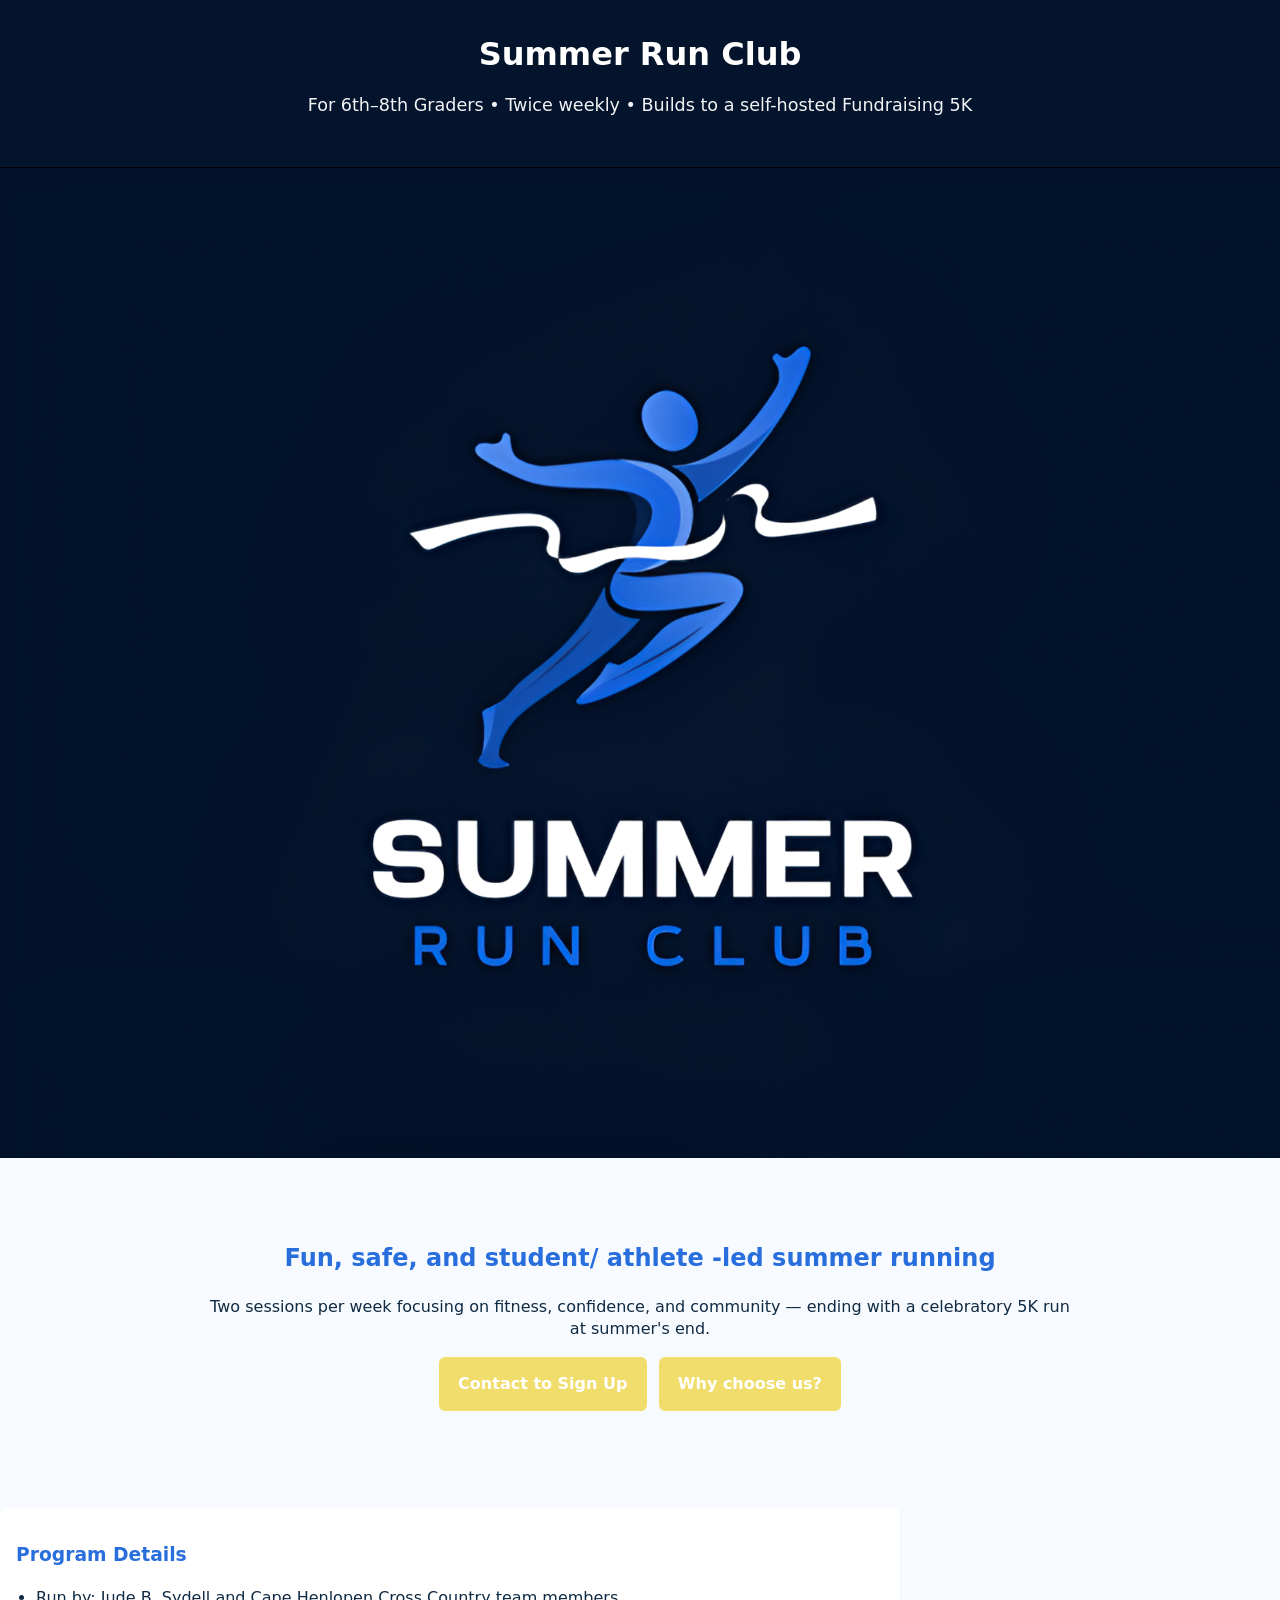
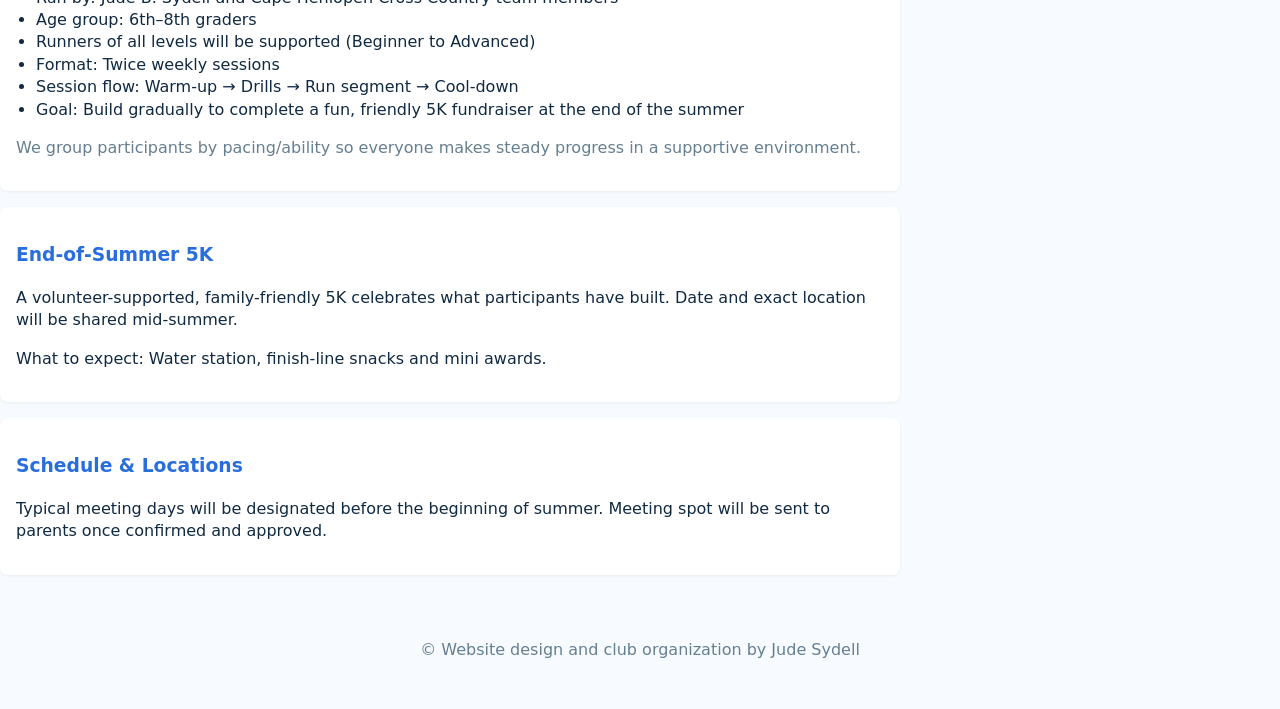
==== index.html @ 72850426 "Add files via upload" ====
<!doctype html>
<html lang="en">
<head>
  <meta charset="utf-8">
  <meta name="viewport" content="width=device-width,initial-scale=1">
  <title>Summer Run Club — 6th–8th Graders</title>
  <meta name="description" content="Summer Run Club for 6th–8th graders — two weekly sessions building to a fun, self-hosted 5K.">
  <link rel="stylesheet" href="styles.css">
</head>
<body>
  <header class="site-header">
    <div class="container">
      <h1>Summer Run Club</h1>
      <p class="tag">For 6th–8th Graders • Twice weekly • Builds to a self-hosted Fundraising 5K</p>
      <!-- Top navigation removed as requested -->
    </div>
  </header>
  <img src="logo.png" alt="logo">
  <main>
    <section class="hero">
      <div class="container">
        <h2>Fun, safe, and student/ athlete -led summer running</h2>
        <p>Two sessions per week focusing on fitness, confidence, and community — ending with a celebratory 5K run at summer's end.</p>
        <p class="cta-row">
          <a class="btn large" href="contact.html">Contact to Sign Up</a>
          <a class="btn large" href="why-choose-us.html">Why choose us?</a>
        </p>
      </div>
    </section>
    <section id="program" class="container card">
      <h3>Program Details</h3>
      <ul>
        <li>Run by: Jude B. Sydell and Cape Henlopen Cross Country team members</li>
        <li>Age group: 6th–8th graders</li>
        <li>Runners of all levels will be supported (Beginner to Advanced)</li>
        <li>Format: Twice weekly sessions </li>
        <li>Session flow: Warm-up → Drills → Run segment → Cool-down</li>
        <li>Goal: Build gradually to complete a fun, friendly 5K fundraiser at the end of the summer</li>
      </ul>
      <p class="muted">We group participants by pacing/ability so everyone makes steady progress in a supportive environment.</p>
    </section>

    <section id="race" class="container card">
      <h3>End-of-Summer 5K</h3>
      <p>A volunteer-supported, family-friendly 5K celebrates what participants have built. Date and exact location will be shared mid-summer.</p>
      <p>What to expect: Water station, finish-line snacks and mini awards.</p>
    </section>

    <section id="schedule" class="container card">
      <h3>Schedule & Locations</h3>
      <p>Typical meeting days will be designated before the beginning of summer. Meeting spot will be sent to parents once confirmed and approved.</p>
    </section>

    

    <!-- Contact moved to separate contact.html page. Use the top Contact button. -->

    <!-- Registration is contact-only; use the Contact button above. -->
  </main>

  <footer class="site-footer">
    <div class="container">
      <p>&copy; Website design and club organization by Jude Sydell</p>
    </div>
  </footer>

</body>
</html>
</body>
</html>
---- styles.css ----
:root{
  --bg:#f7fbff;--card:#ffffff;--accent:#f1dd6c;--accent-2:#04142C;--text:#102a43;--muted:#657f91;
}
*{box-sizing:border-box}
body{font-family:system-ui,-apple-system,Segoe UI,Roboto,"Helvetica Neue",Arial;margin:0;color:var(--text);background:var(--bg);line-height:1.4}
.container{max-width:900px;margin:0 auto;padding:1rem}
.site-header{background:var(--accent-2);color:white;padding:1rem 0;text-align:center}
.site-header h1{margin:0;font-size:2rem}
.site-header .tag{opacity:.95;font-size:1.1rem;margin-top:1rem}
.site-header nav{margin-top:.5rem}
.site-header nav a{display:inline-block;border:2px solid white;color:white;padding:0.5rem 1rem;border-radius:6px;text-decoration:none;margin:0.5rem auto}
.hero{padding:2rem 0;text-align:center}
.btn{display:inline-block;background:var(--accent);color:white;padding:.6rem 1rem;border-radius:6px;text-decoration:none}
.btn.large{padding:1rem 1.2rem;font-weight:600}
.cta-row{display:flex;justify-content:center;align-items:center;gap:.75rem;flex-wrap:wrap;margin:1rem 0}
.card{background:var(--card);padding:1rem;margin:1rem 0;border-radius:8px;box-shadow:0 1px 3px rgba(2,6,23,.06)}
h2,h3{color:#296EDD}
ul{padding-left:1.25rem}
.muted{color:var(--muted)}
form label{display:block;margin:.5rem 0}
input,textarea,select{width:100%;padding:.5rem;border:1px solid #d9e3ea;border-radius:6px}
fieldset{border:none;padding:0;margin:0 0 1rem}
.site-footer{padding:1rem 0;text-align:center;color:var(--muted)}

img{max-width:100%;height:auto;display:block}
.site-header img{max-width:60px;margin:0.1rem 0}
.hero img{
  max-width:100%;
  width:100%;
  max-height:50vh;
  height:auto;
  object-fit:cover;
  margin:1rem 0;
  border-radius:8px;
  box-shadow:0 4px 10px rgba(0,0,0,0.1);
}

@media(min-width:700px){
  .site-header .container{display:block;text-align:center}
  .hero{padding:3rem 0}
}

@media(max-width:699px){
  .hero img{max-height:40vh}
}
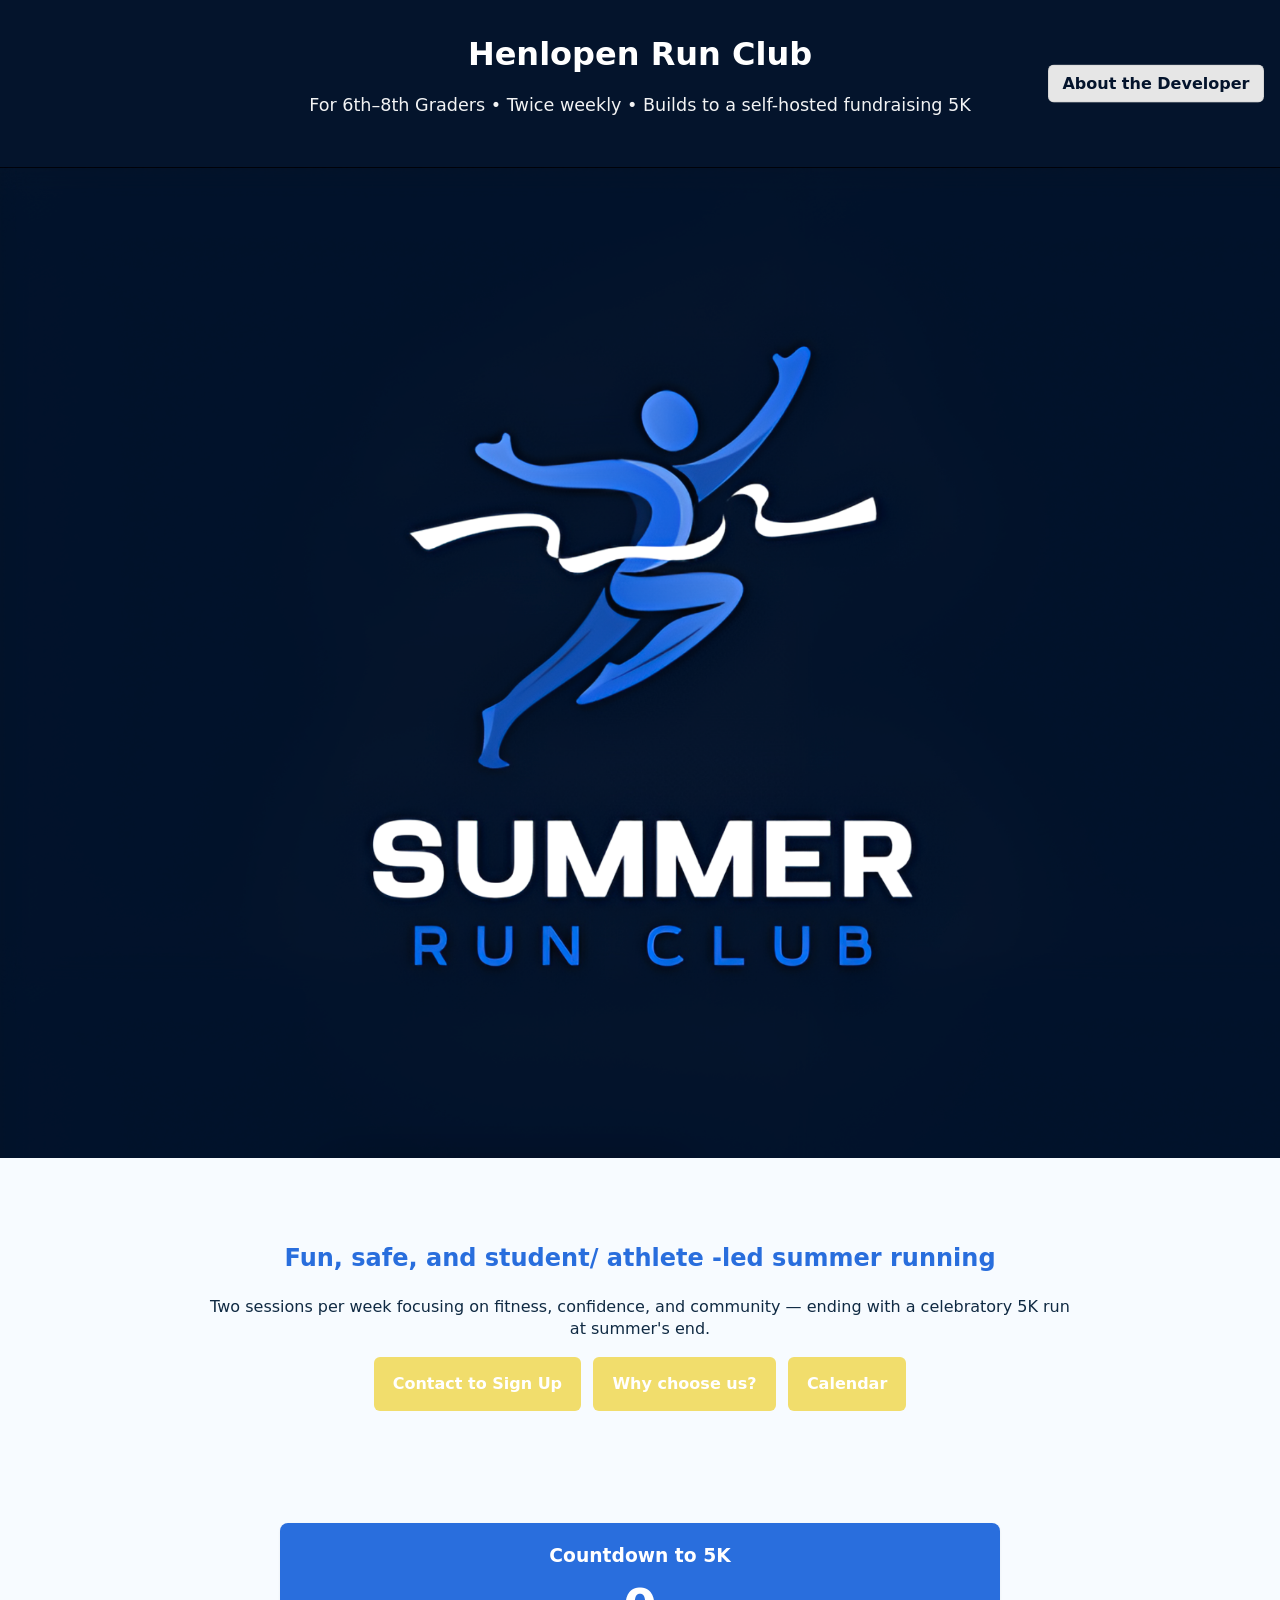
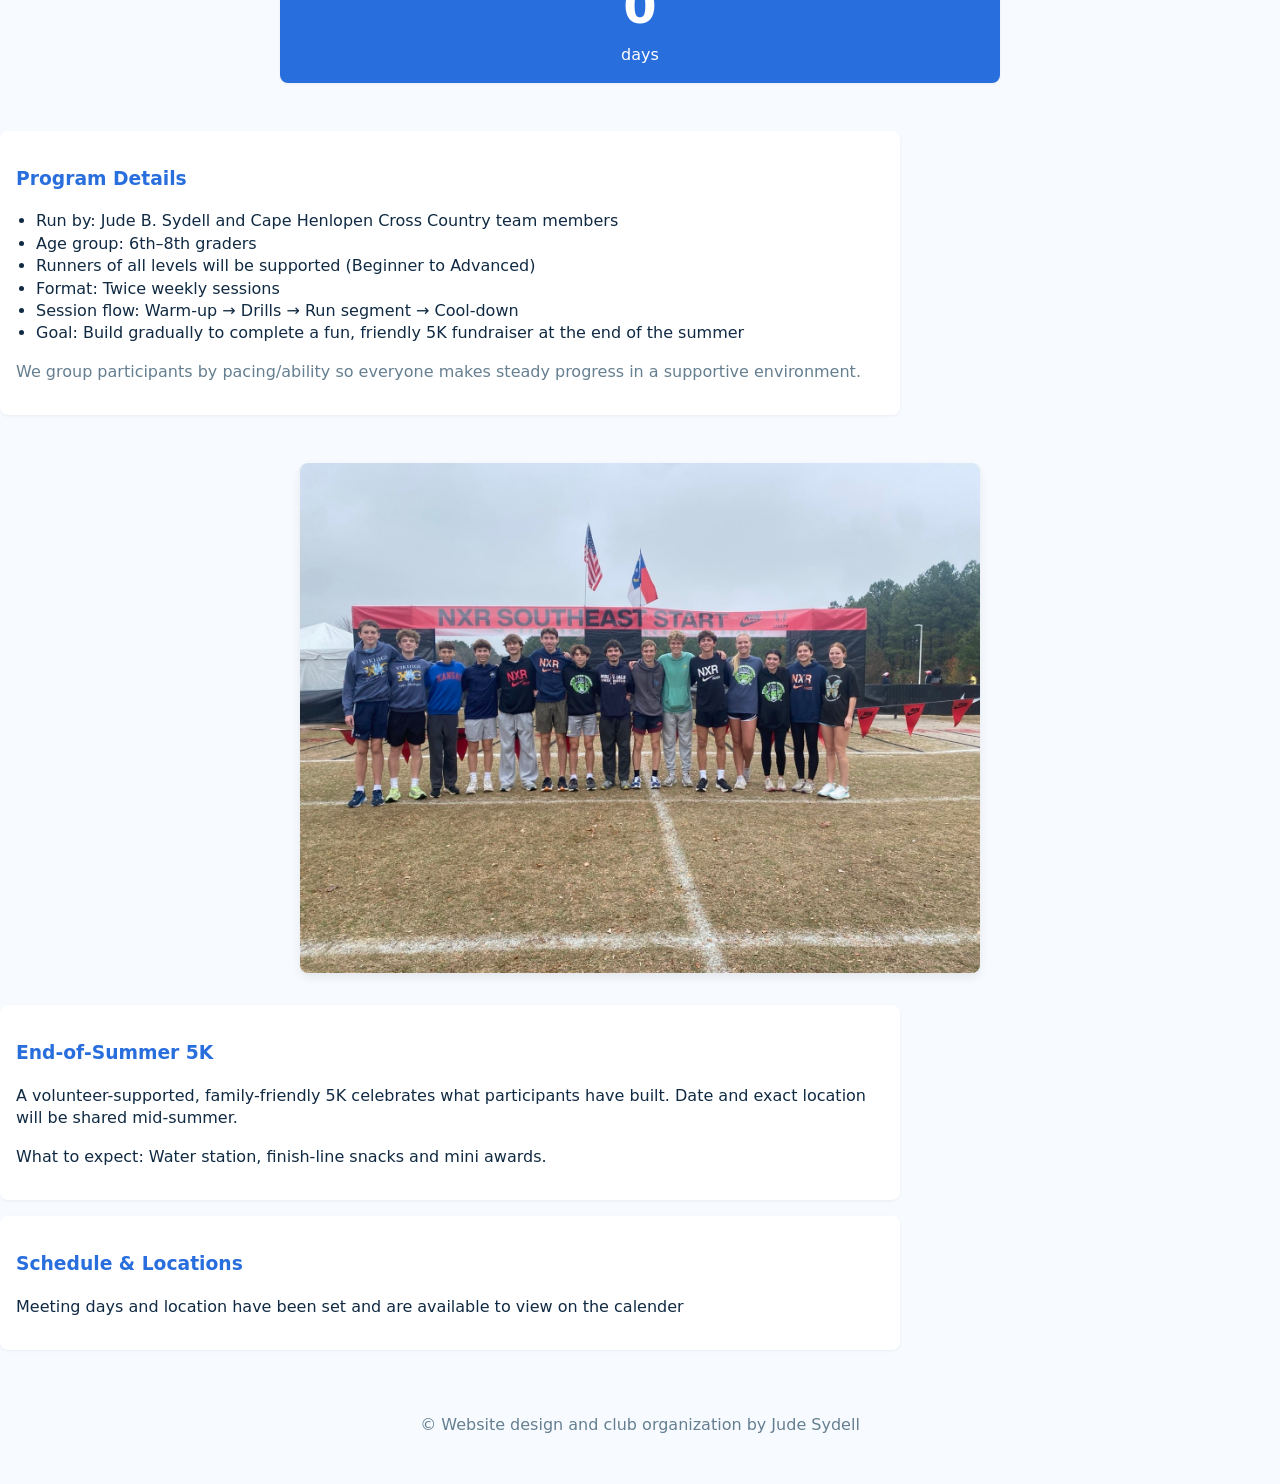
==== commit 3fb0e1c3: "added new pages and more buttons for navigating the site" ====
--- a/index.html
+++ b/index.html
@@ -10,9 +10,11 @@
 <body>
   <header class="site-header">
     <div class="container">
-      <h1>Summer Run Club</h1>
-      <p class="tag">For 6th–8th Graders • Twice weekly • Builds to a self-hosted Fundraising 5K</p>
-      <!-- Top navigation removed as requested -->
+      <h1>Henlopen Run Club</h1>
+      <p class="tag">For 6th–8th Graders • Twice weekly • Builds to a self-hosted fundraising 5K</p>
+      <div class="header-actions">
+        <a class="btn about-btn" href="about.html">About the Developer</a>
+      </div>
     </div>
   </header>
   <img src="logo.png" alt="logo">
@@ -24,10 +26,19 @@
         <p class="cta-row">
           <a class="btn large" href="contact.html">Contact to Sign Up</a>
           <a class="btn large" href="why-choose-us.html">Why choose us?</a>
+          <a class="btn large" href="calendar.html">Calendar</a>
         </p>
       </div>
     </section>
-    <section id="program" class="container card">
+      <div class="container">
+        <div id="countdown" class="countdown card" aria-live="polite">
+          <h3>Countdown to 5K</h3>
+          <div id="daysRemaining" class="countdown-number">—</div>
+          <p class="countdown-unit">days</p>
+        </div>
+      </div>
+    
+      <section id="program" class="container card">
       <h3>Program Details</h3>
       <ul>
         <li>Run by: Jude B. Sydell and Cape Henlopen Cross Country team members</li>
@@ -40,6 +51,12 @@
       <p class="muted">We group participants by pacing/ability so everyone makes steady progress in a supportive environment.</p>
     </section>
 
+    <div class="container">
+      <div class="program-image">
+        <img src="all.JPG" alt="Program session">
+      </div>
+    </div>
+
     <section id="race" class="container card">
       <h3>End-of-Summer 5K</h3>
       <p>A volunteer-supported, family-friendly 5K celebrates what participants have built. Date and exact location will be shared mid-summer.</p>
@@ -48,7 +65,7 @@
 
     <section id="schedule" class="container card">
       <h3>Schedule & Locations</h3>
-      <p>Typical meeting days will be designated before the beginning of summer. Meeting spot will be sent to parents once confirmed and approved.</p>
+      <p>Meeting days and location have been set and are available to view on the calender</p>
     </section>
 
     
@@ -64,6 +81,22 @@
     </div>
   </footer>
 
+  <script>
+    (function(){
+      const target = new Date('2026-09-27');
+      const daysEl = document.getElementById('daysRemaining');
+      function updateDays(){
+        const now = new Date();
+        const utcNow = Date.UTC(now.getFullYear(), now.getMonth(), now.getDate());
+        const utcTarget = Date.UTC(target.getFullYear(), target.getMonth(), target.getDate());
+        let days = Math.max(0, Math.floor((utcTarget - utcNow)/(24*60*60*1000)));
+        daysEl.textContent = days;
+      }
+      updateDays();
+      setInterval(updateDays,60*1000);
+    })();
+  </script>
+
 </body>
 </html>
 </body>
--- a/styles.css
+++ b/styles.css
@@ -5,10 +5,19 @@
 body{font-family:system-ui,-apple-system,Segoe UI,Roboto,"Helvetica Neue",Arial;margin:0;color:var(--text);background:var(--bg);line-height:1.4}
 .container{max-width:900px;margin:0 auto;padding:1rem}
 .site-header{background:var(--accent-2);color:white;padding:1rem 0;text-align:center}
+.site-header{position:relative}
 .site-header h1{margin:0;font-size:2rem}
 .site-header .tag{opacity:.95;font-size:1.1rem;margin-top:1rem}
 .site-header nav{margin-top:.5rem}
 .site-header nav a{display:inline-block;border:2px solid white;color:white;padding:0.5rem 1rem;border-radius:6px;text-decoration:none;margin:0.5rem auto}
+
+/* Top-right header action (About button) */
+.header-actions{position:absolute;right:1rem;top:50%;transform:translateY(-50%)}
+.header-actions .about-btn{background:#e6e6e6;color:var(--accent-2);padding:0.45rem 0.85rem;border-radius:6px;text-decoration:none;border:1px solid rgba(0,0,0,0.08);font-weight:600}
+
+@media(max-width:699px){
+  .header-actions{position:static;text-align:center;margin-top:.5rem}
+}
 .hero{padding:2rem 0;text-align:center}
 .btn{display:inline-block;background:var(--accent);color:white;padding:.6rem 1rem;border-radius:6px;text-decoration:none}
 .btn.large{padding:1rem 1.2rem;font-weight:600}
@@ -35,6 +44,68 @@
   box-shadow:0 4px 10px rgba(0,0,0,0.1);
 }
 
+.calendar-container {
+  display: flex;
+  flex-direction: column;
+  gap: 2rem;
+  margin: 2rem 0;
+}
+
+.calendar-month {
+  background: var(--card);
+  padding: 1.5rem;
+  border-radius: 8px;
+  box-shadow: 0 1px 3px rgba(2,6,23,.06);
+}
+
+.calendar-month h3 {
+  margin-top: 0;
+  text-align: center;
+}
+
+.calendar-table {
+  width: 100%;
+  border-collapse: collapse;
+  text-align: center;
+}
+
+.calendar-table th {
+  background: var(--accent-2);
+  color: white;
+  padding: 0.75rem;
+  font-weight: 600;
+}
+
+.calendar-table td {
+  padding: 0.5rem;
+  border: 1px solid #e0e7f1;
+  min-height: 12rem;
+  vertical-align: top;
+  text-align: left;
+}
+
+.calendar-table td:empty {
+  background: #f7fbff;
+}
+
+/* About page layout */
+.about-layout{
+  display:flex;
+  gap:1.5rem;
+  align-items:flex-start;
+}
+.about-text{flex:1}
+.about-image{flex:0 0 340px;display:flex;align-items:flex-start;justify-content:center}
+.about-image img{max-width:100%;border-radius:8px;box-shadow:0 4px 10px rgba(0,0,0,0.08)}
+.about-running{max-width:900px;margin:1.5rem auto;text-align:center}
+
+@media(max-width:699px){
+  .about-layout{flex-direction:column}
+  .about-image{order:2}
+  .about-text{order:1}
+  .about-image img{width:100%;height:auto}
+}
+
 @media(min-width:700px){
   .site-header .container{display:block;text-align:center}
   .hero{padding:3rem 0}
@@ -43,3 +114,16 @@
 @media(max-width:699px){
   .hero img{max-height:40vh}
 }
+
+/* Program image under Program Details */
+.program-image{margin-top:1rem;text-align:center}
+.program-image img{width:100%;max-width:680px;height:auto;border-radius:8px;box-shadow:0 4px 10px rgba(0,0,0,0.08);display:block;margin:0 auto}
+
+/* Countdown styles */
+.countdown{max-width:720px;margin:1rem auto;padding:1rem;text-align:center;background:#296EDD;color:white;border-radius:8px;box-shadow:0 1px 3px rgba(2,6,23,.06)}
+.countdown h3{margin:.25rem 0;color:white}
+.countdown-number{font-size:3rem;font-weight:700;color:white;margin:0.25rem 0}
+.countdown p{margin:0}
+@media(max-width:699px){.countdown-number{font-size:2.2rem}}
+
+.countdown-unit{color:white;margin-top:0.25rem}
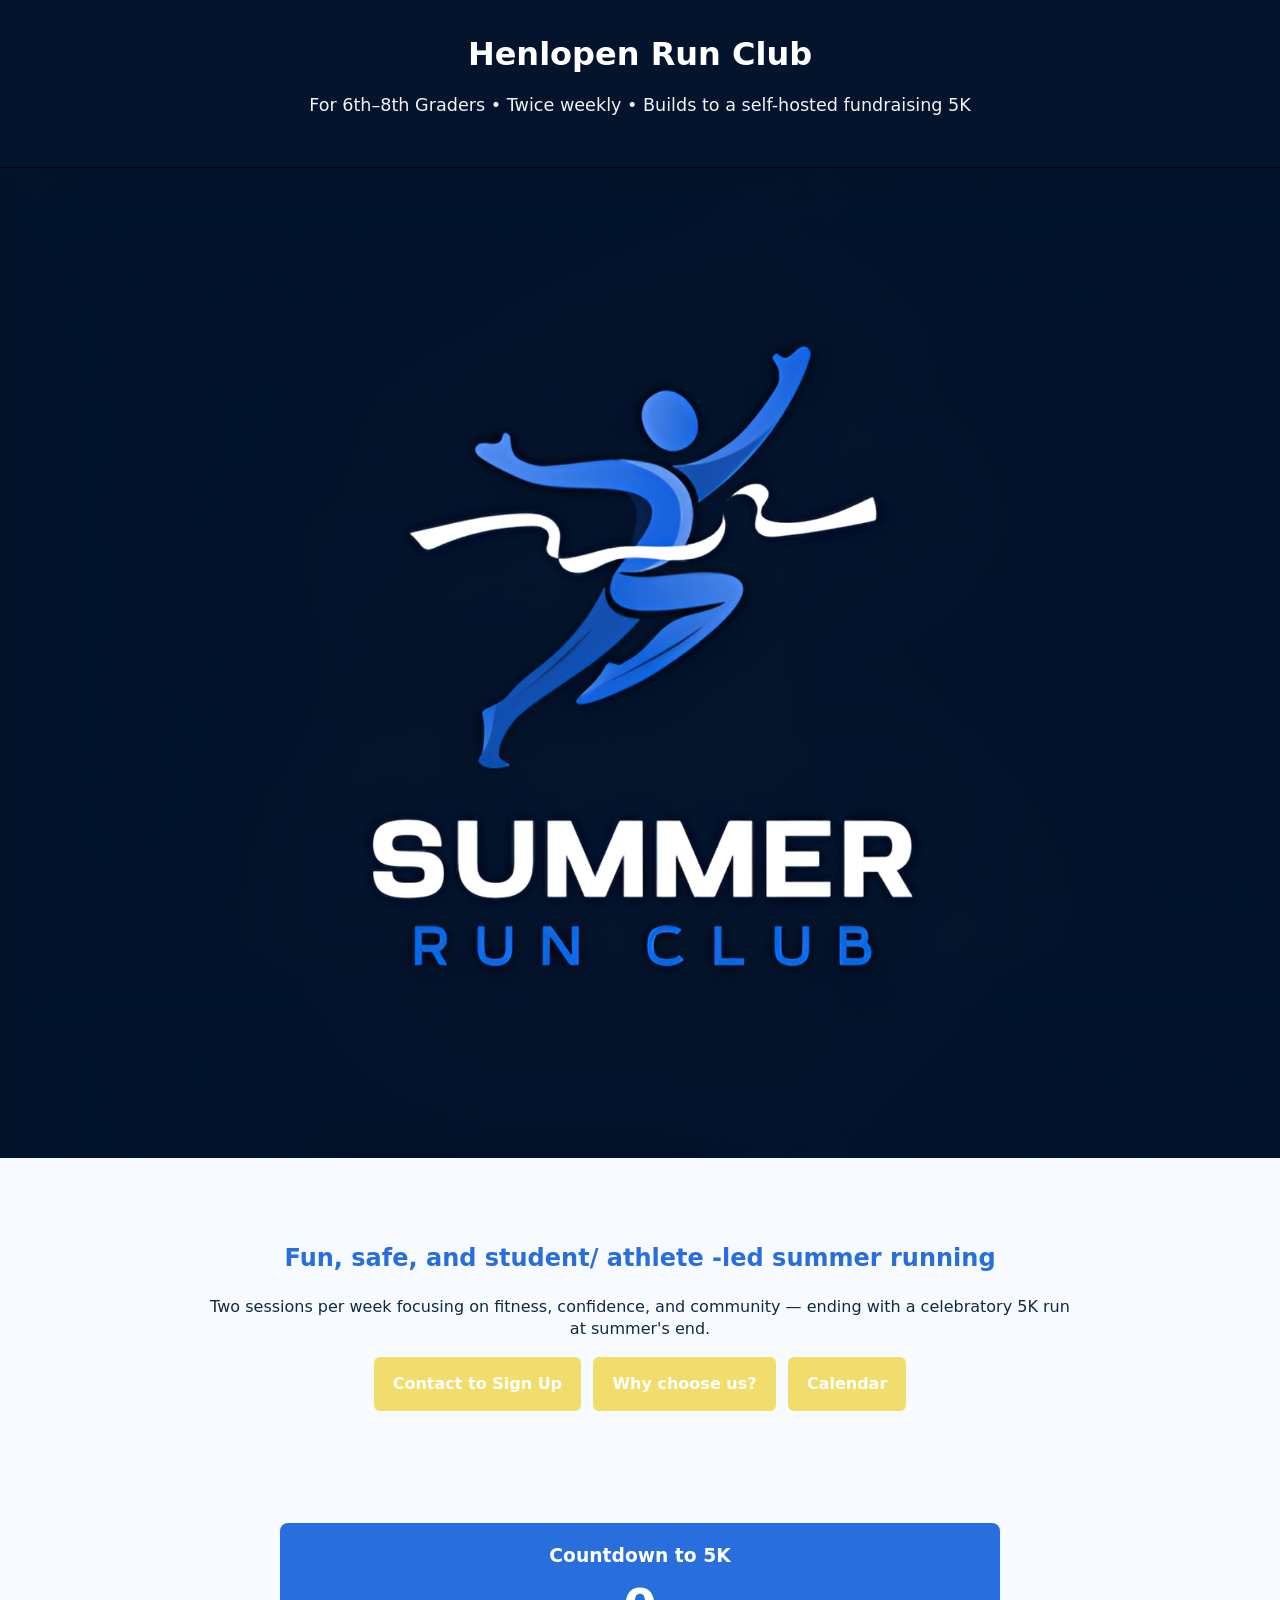
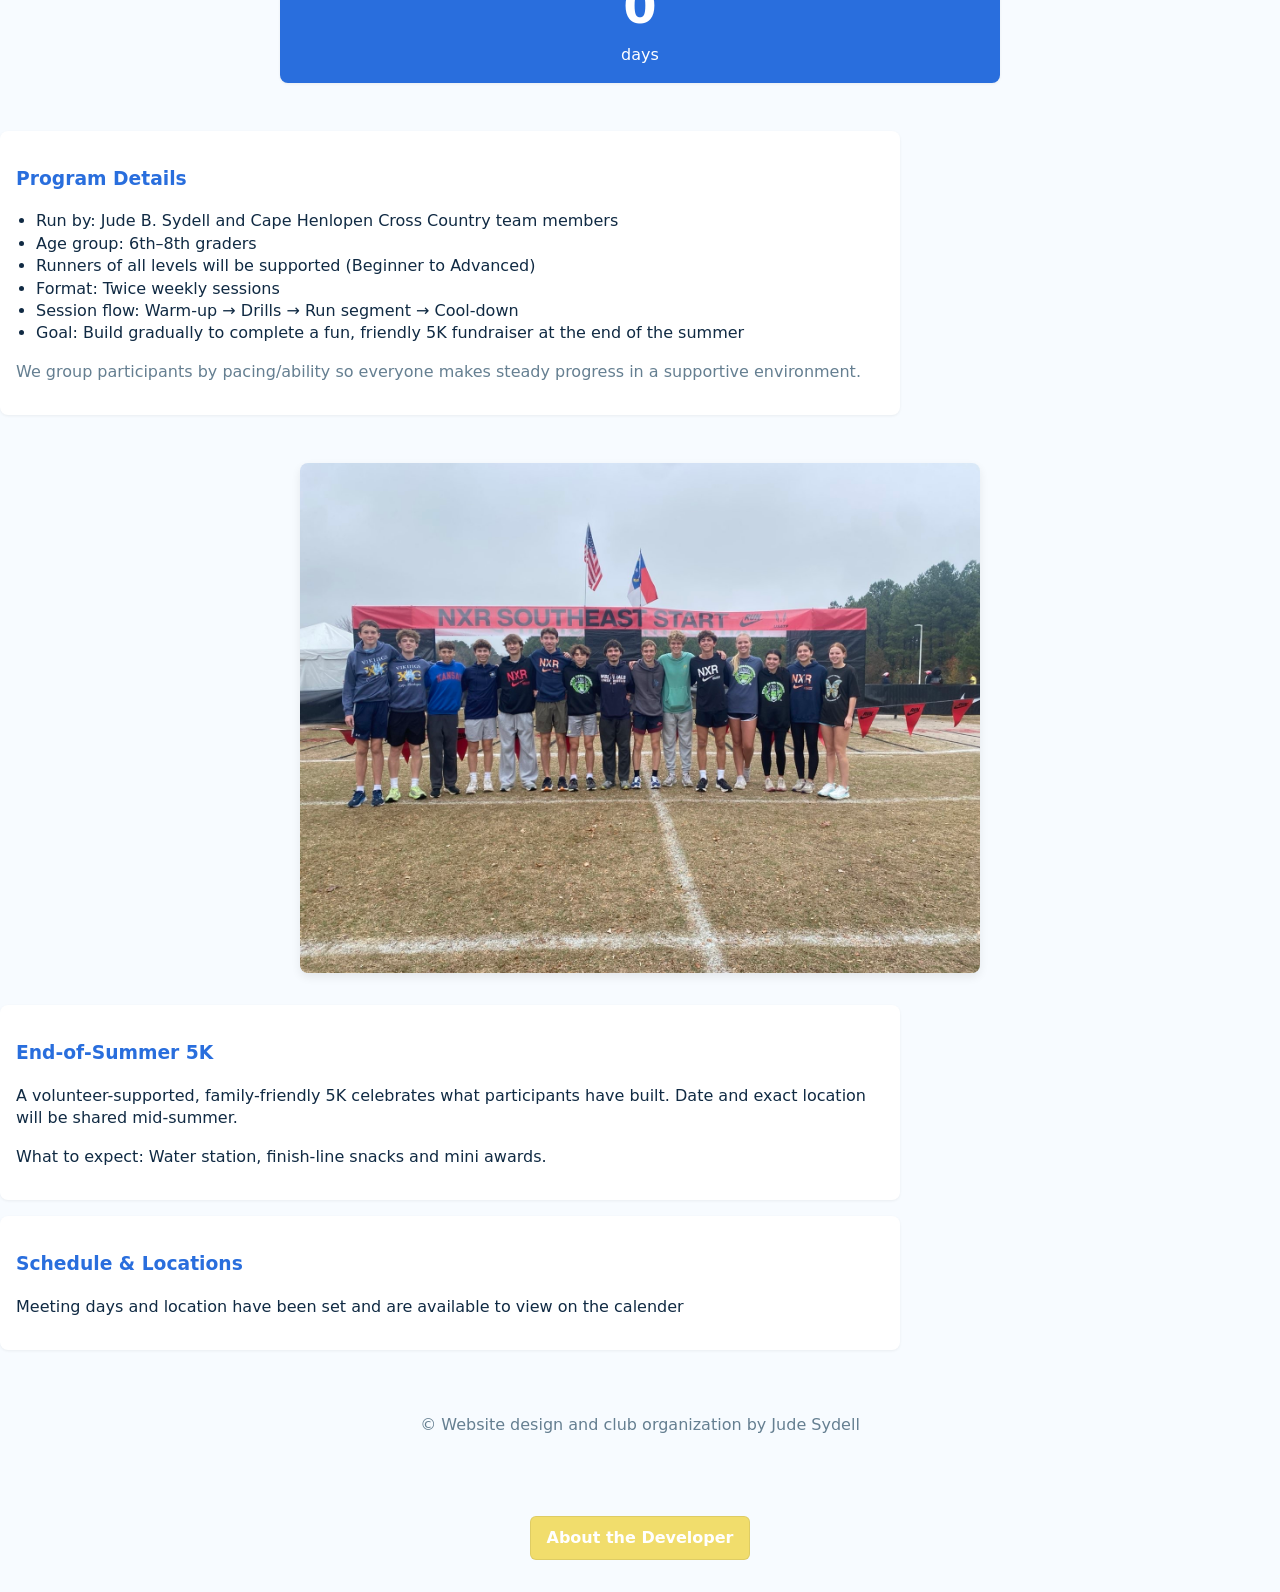
==== commit 2bcf6dd7: "Updated location of the about the developer button" ====
--- a/index.html
+++ b/index.html
@@ -12,9 +12,6 @@
     <div class="container">
       <h1>Henlopen Run Club</h1>
       <p class="tag">For 6th–8th Graders • Twice weekly • Builds to a self-hosted fundraising 5K</p>
-      <div class="header-actions">
-        <a class="btn about-btn" href="about.html">About the Developer</a>
-      </div>
     </div>
   </header>
   <img src="logo.png" alt="logo">
@@ -81,6 +78,10 @@
     </div>
   </footer>
 
+  <div style="text-align: center; padding: 2rem 1rem;">
+    <a class="btn about-btn" href="about.html">About the Developer</a>
+  </div>
+
   <script>
     (function(){
       const target = new Date('2026-09-27');
--- a/styles.css
+++ b/styles.css
@@ -13,7 +13,7 @@
 
 /* Top-right header action (About button) */
 .header-actions{position:absolute;right:1rem;top:50%;transform:translateY(-50%)}
-.header-actions .about-btn{background:#e6e6e6;color:var(--accent-2);padding:0.45rem 0.85rem;border-radius:6px;text-decoration:none;border:1px solid rgba(0,0,0,0.08);font-weight:600}
+.about-btn{background:#e6e6e6;color:var(--accent-2);padding:0.45rem 0.85rem;border-radius:6px;text-decoration:none;border:1px solid rgba(0,0,0,0.08);font-weight:600}
 
 @media(max-width:699px){
   .header-actions{position:static;text-align:center;margin-top:.5rem}
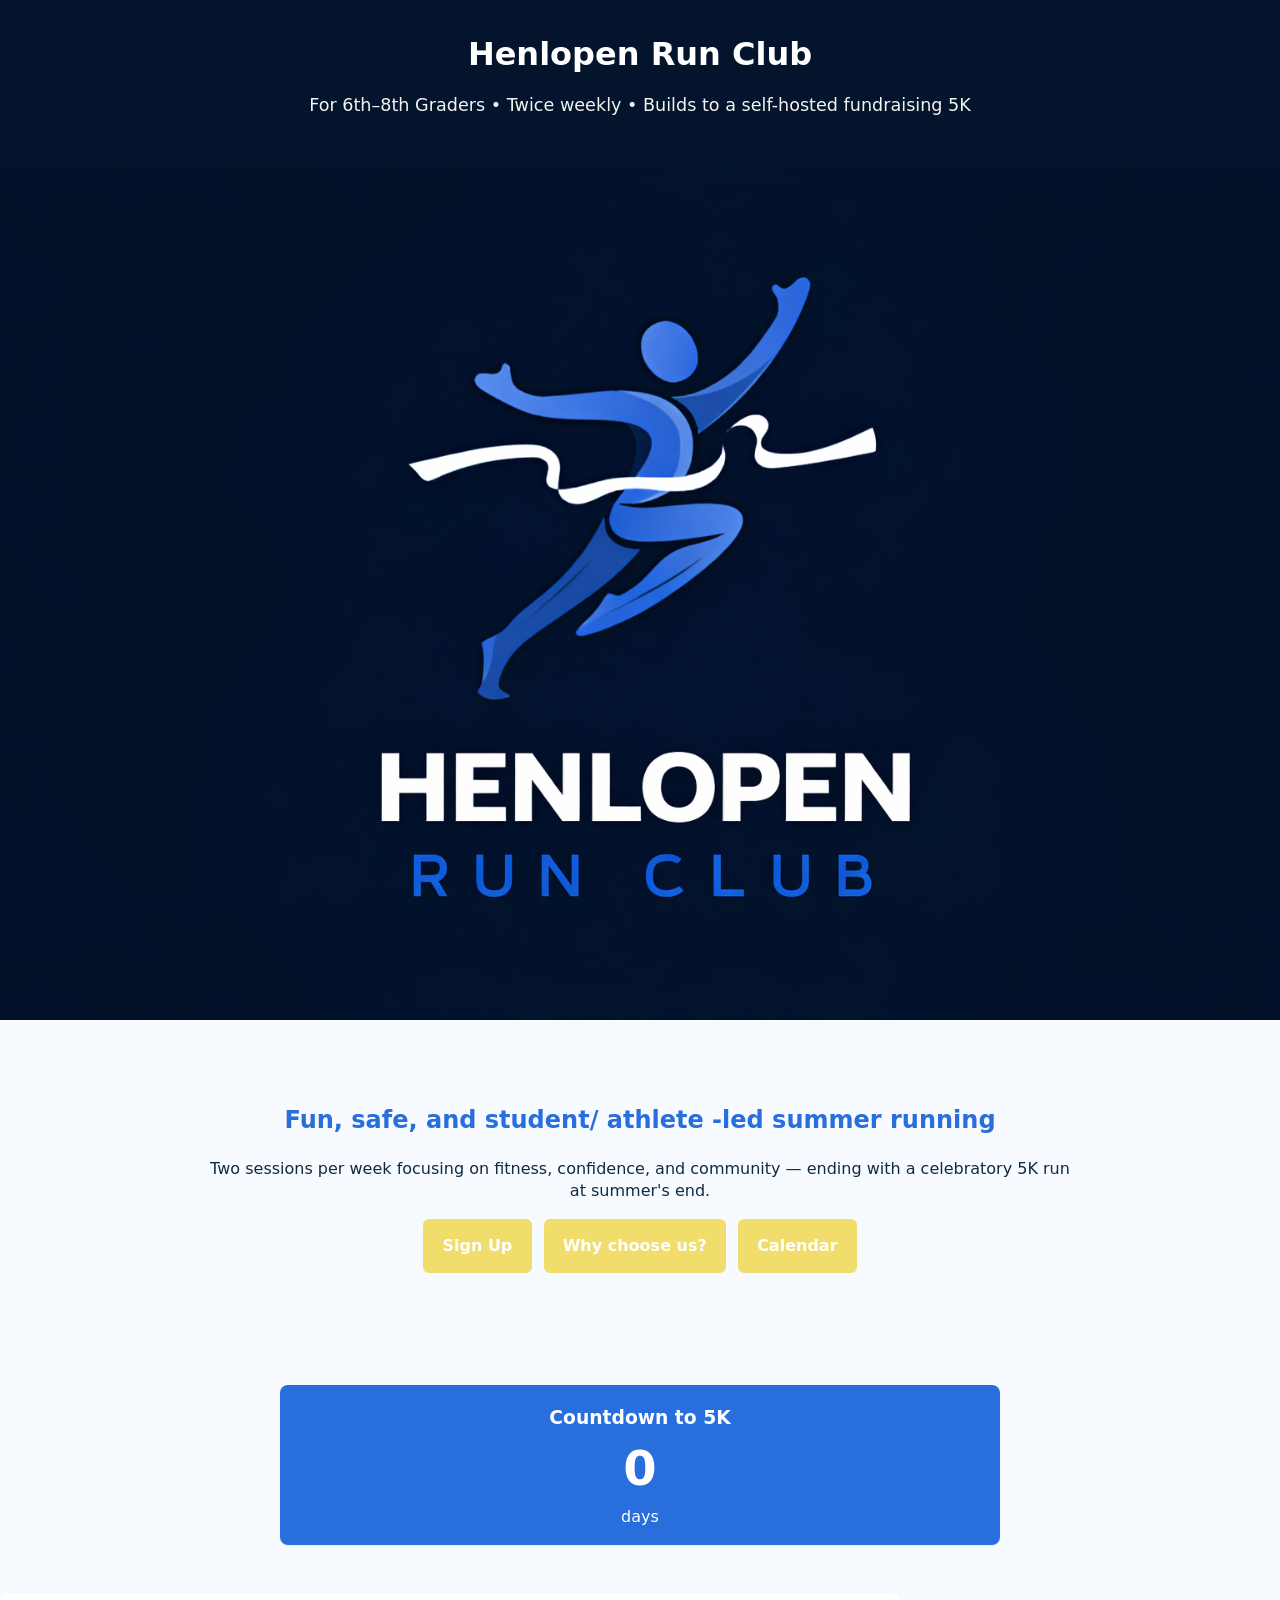
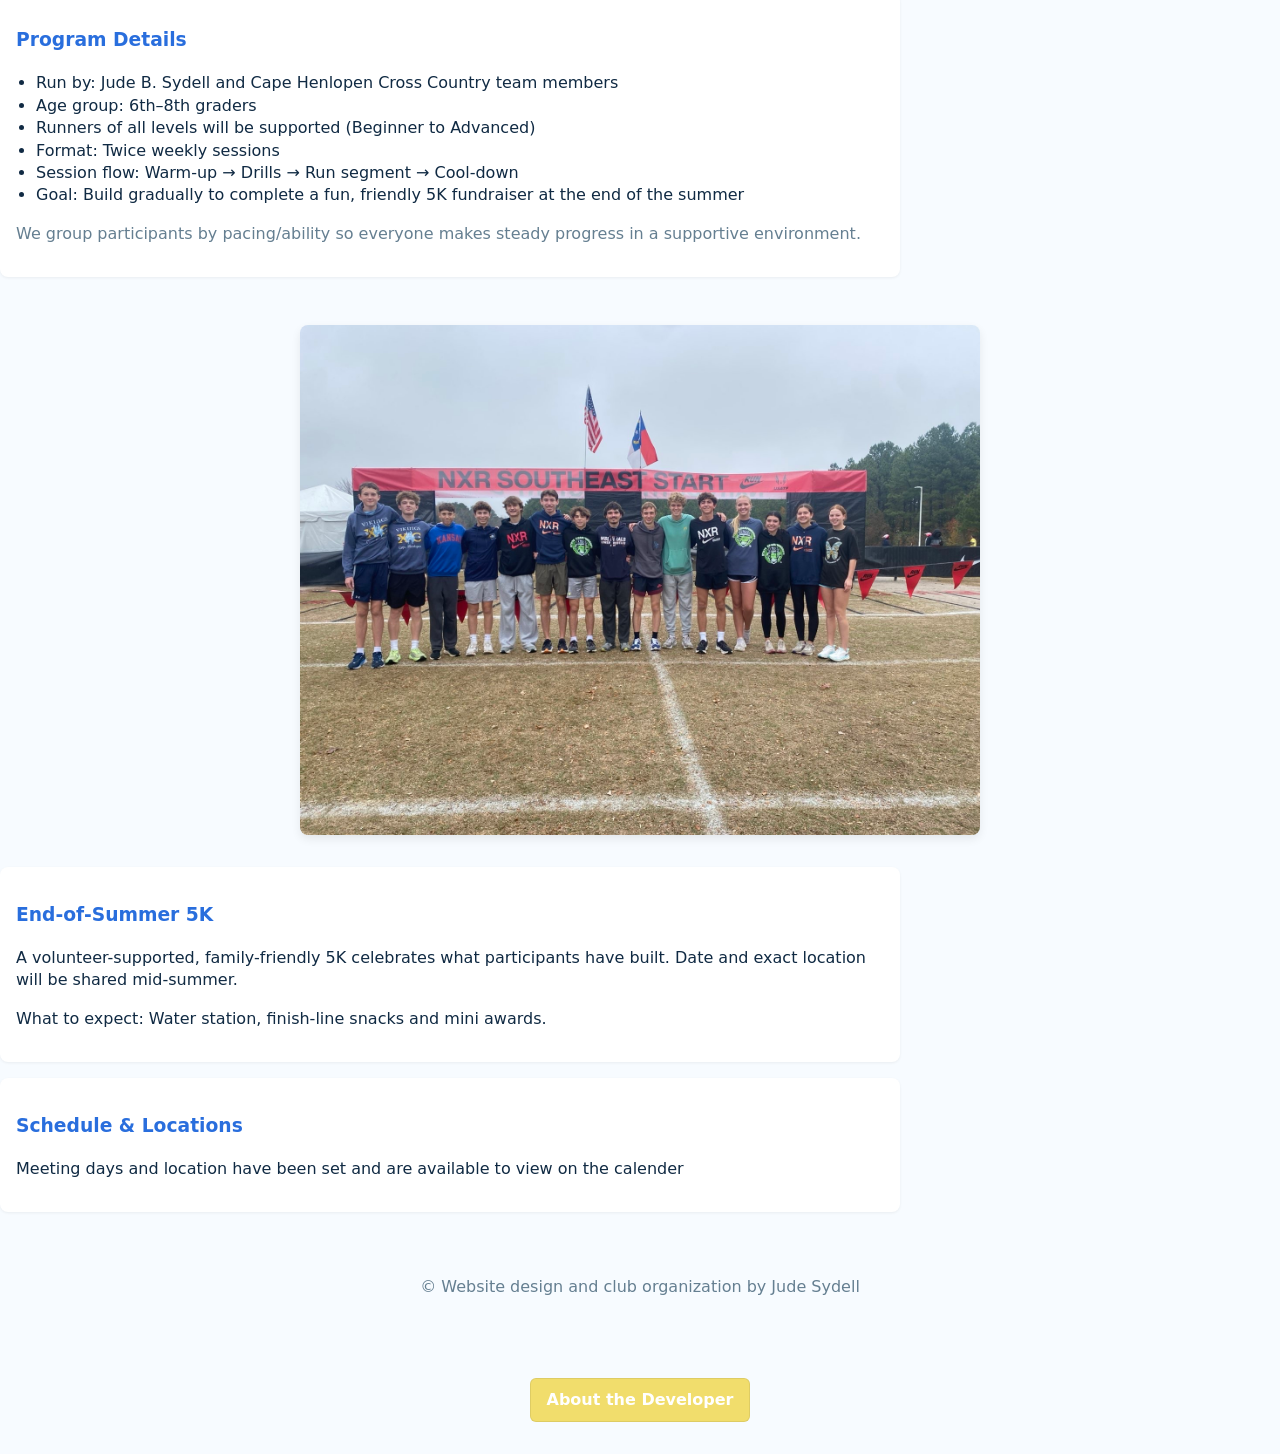
==== commit c399f615: "updated signup" ====
--- a/index.html
+++ b/index.html
@@ -21,7 +21,7 @@
         <h2>Fun, safe, and student/ athlete -led summer running</h2>
         <p>Two sessions per week focusing on fitness, confidence, and community — ending with a celebratory 5K run at summer's end.</p>
         <p class="cta-row">
-          <a class="btn large" href="contact.html">Contact to Sign Up</a>
+          <a class="btn large" href="https://forms.gle/4efgLornvroCqrkL7" target="_blank">Sign Up</a>
           <a class="btn large" href="why-choose-us.html">Why choose us?</a>
           <a class="btn large" href="calendar.html">Calendar</a>
         </p>
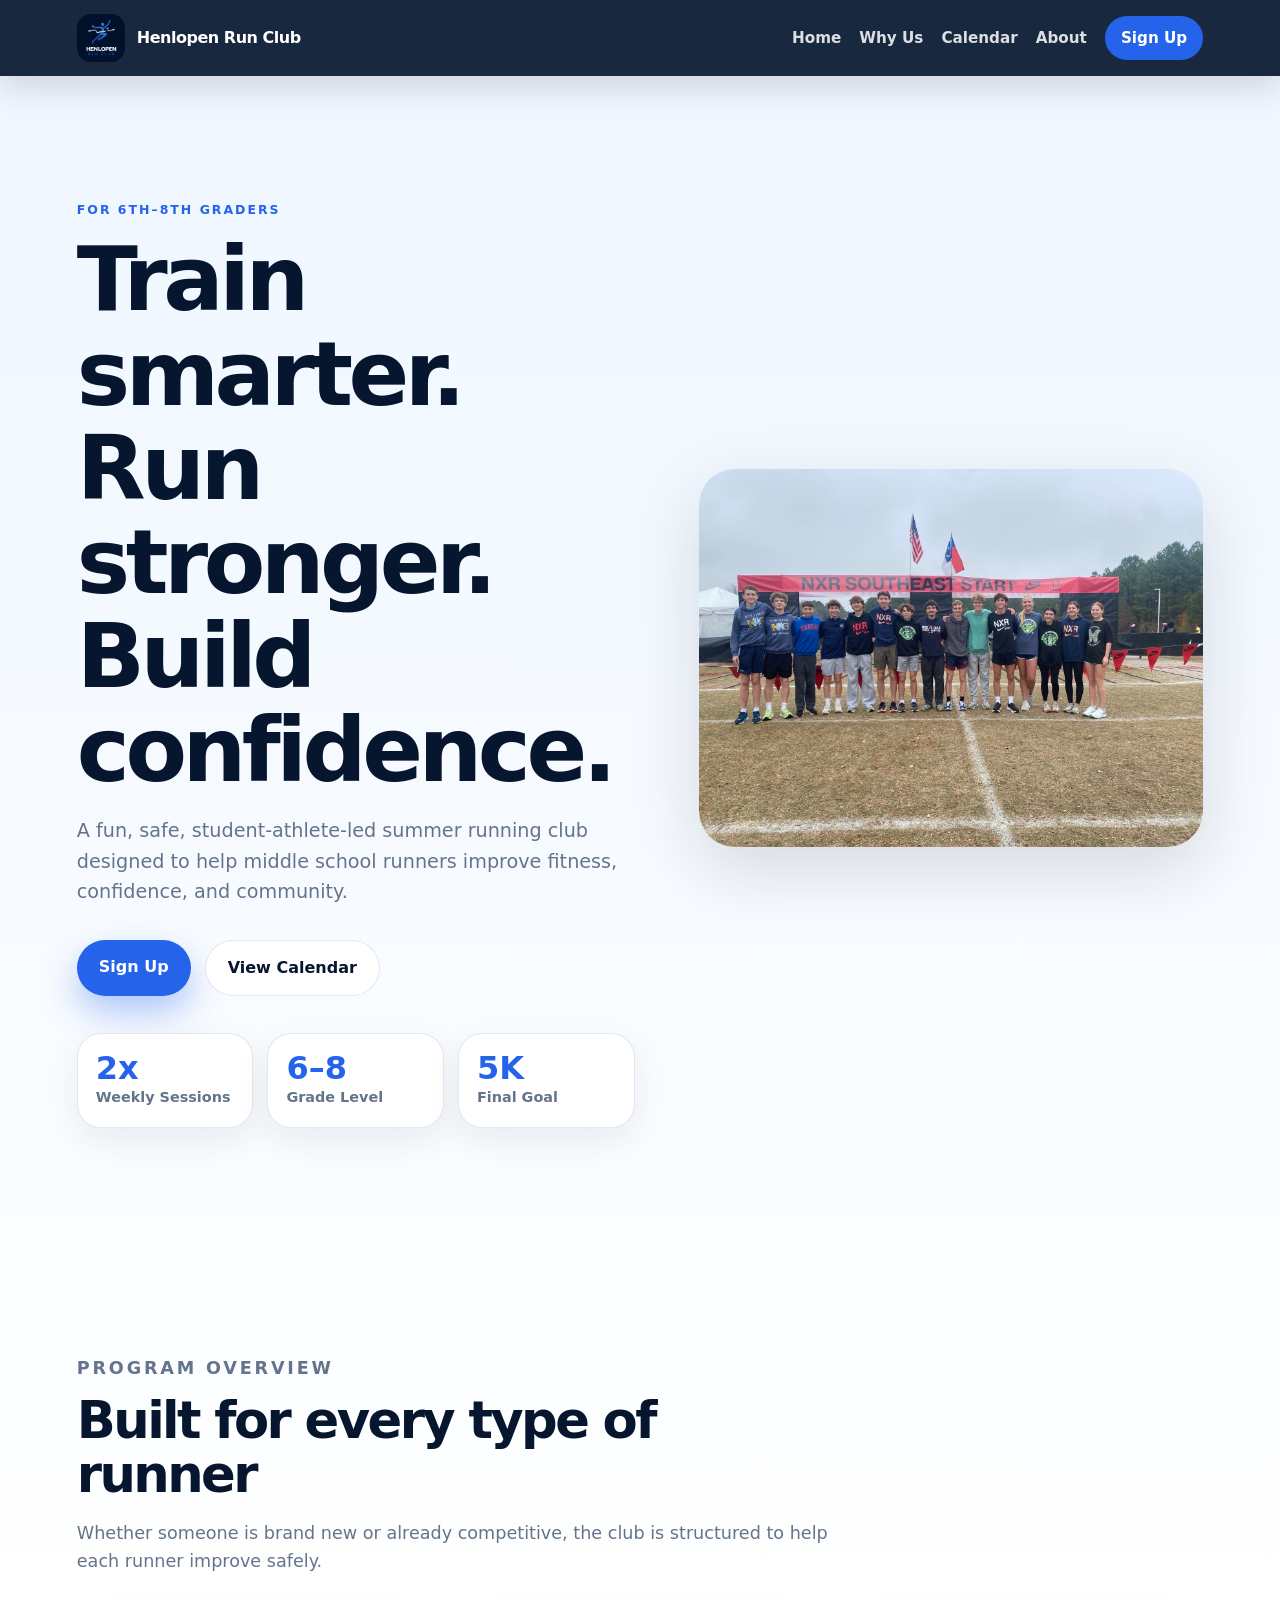
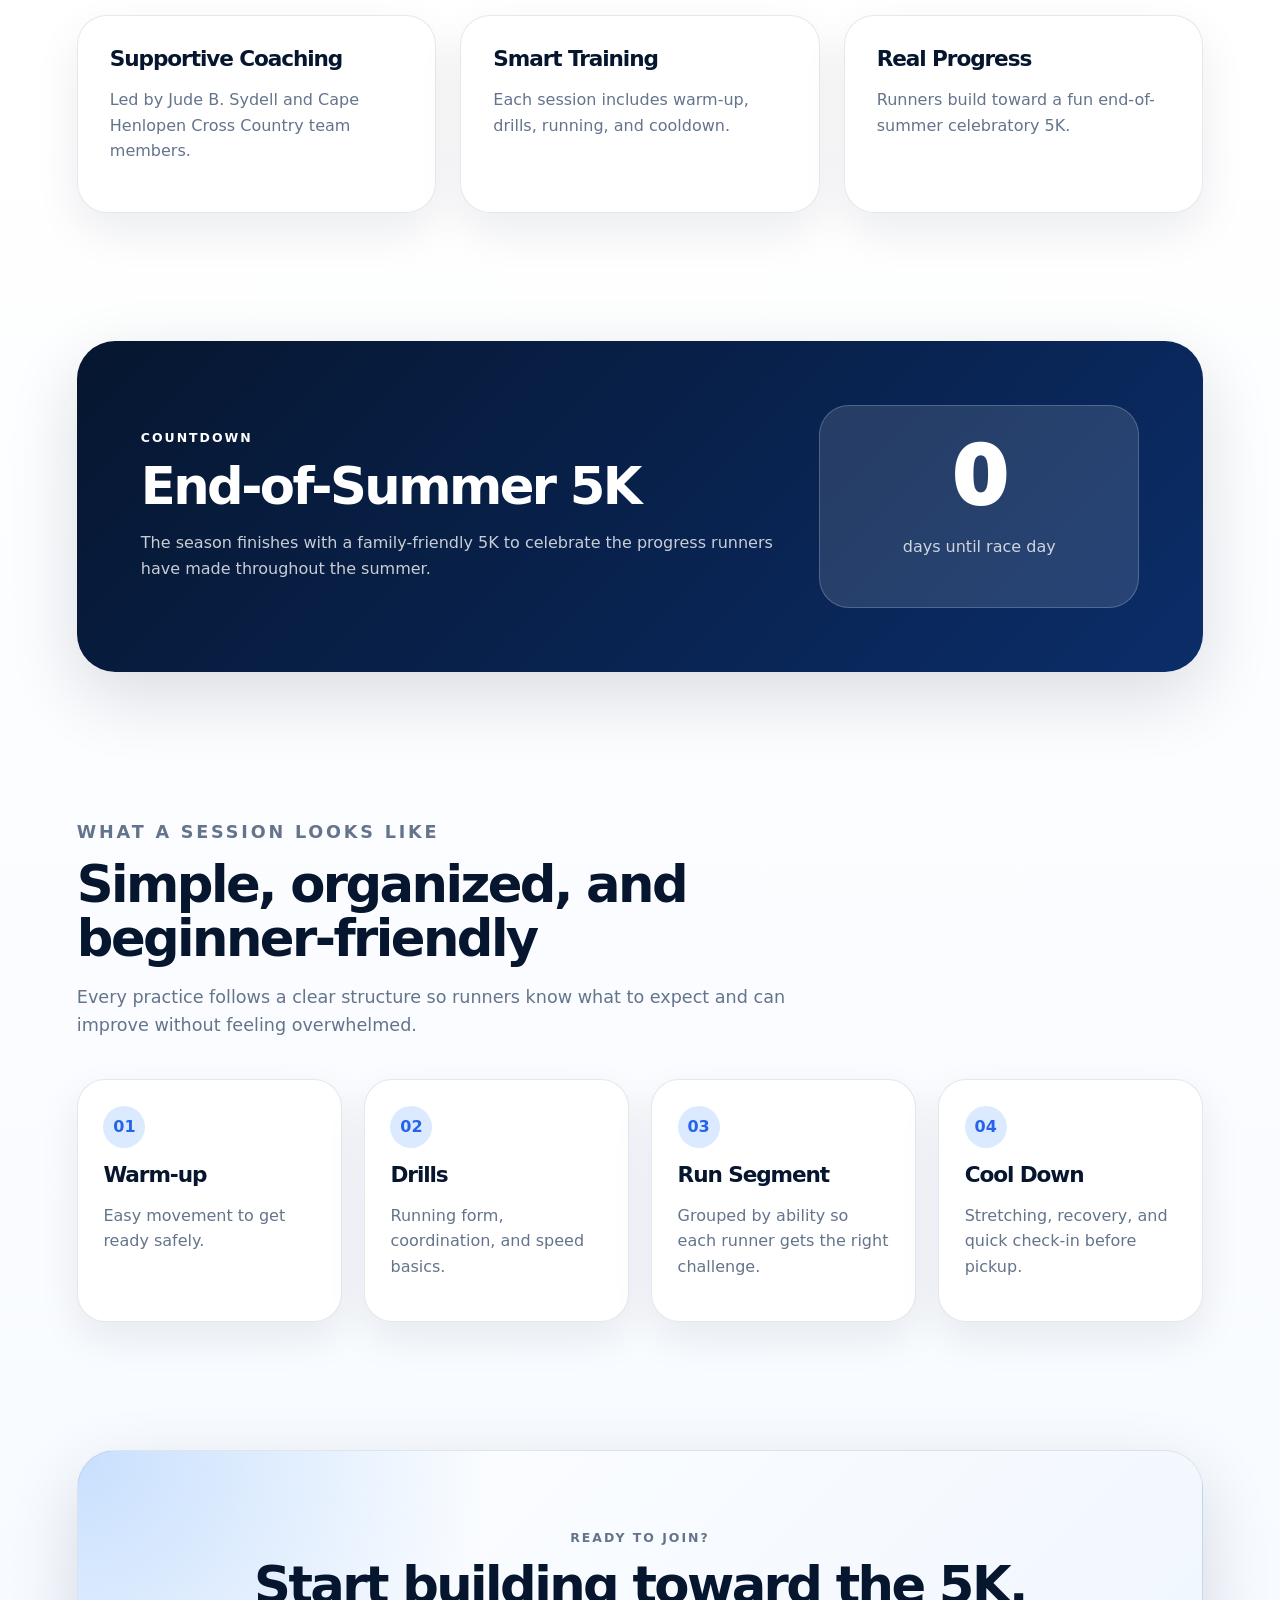
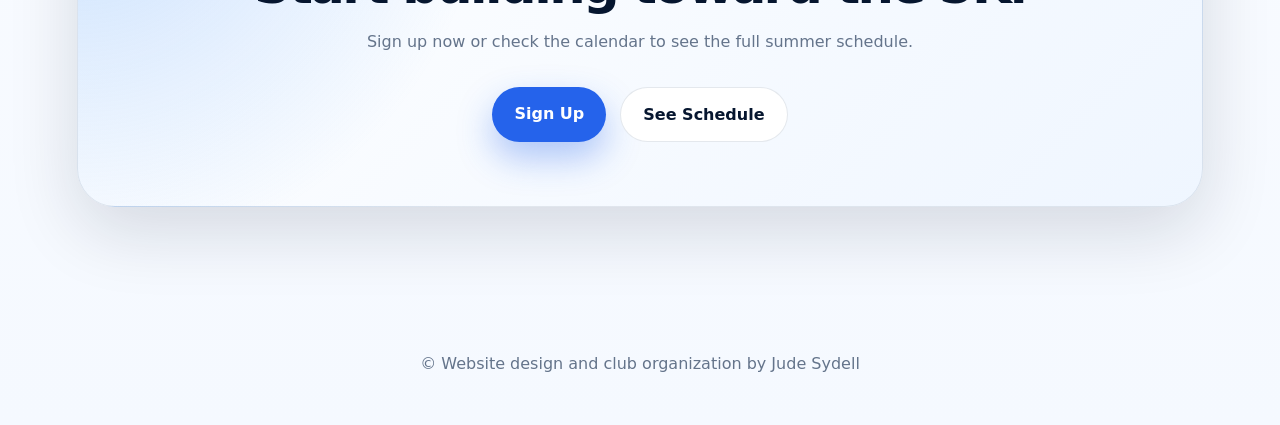
==== commit 6b5bc221: "initial commit" ====
--- a/index.html
+++ b/index.html
@@ -3,102 +3,155 @@
 <head>
   <meta charset="utf-8">
   <meta name="viewport" content="width=device-width,initial-scale=1">
-  <title>Summer Run Club — 6th–8th Graders</title>
-  <meta name="description" content="Summer Run Club for 6th–8th graders — two weekly sessions building to a fun, self-hosted 5K.">
+  <title>Henlopen Run Club</title>
+  <meta name="description" content="Henlopen Run Club for 6th–8th graders — fun, safe summer running that builds to a 5K.">
   <link rel="stylesheet" href="styles.css">
 </head>
+
 <body>
-  <header class="site-header">
-    <div class="container">
-      <h1>Henlopen Run Club</h1>
-      <p class="tag">For 6th–8th Graders • Twice weekly • Builds to a self-hosted fundraising 5K</p>
-    </div>
+  <header class="nav">
+    <a class="brand" href="index.html">
+      <img src="logo.png" alt="Henlopen Run Club Logo">
+      <span>Henlopen Run Club</span>
+    </a>
+
+    <nav>
+      <a href="index.html">Home</a>
+      <a href="why-choose-us.html">Why Us</a>
+      <a href="calendar.html">Calendar</a>
+      <a href="about.html">About</a>
+      <a class="nav-btn" href="https://forms.gle/4efgLornvroCqrkL7" target="_blank">Sign Up</a>
+    </nav>
   </header>
-  <img src="logo.png" alt="logo">
+
   <main>
-    <section class="hero">
-      <div class="container">
-        <h2>Fun, safe, and student/ athlete -led summer running</h2>
-        <p>Two sessions per week focusing on fitness, confidence, and community — ending with a celebratory 5K run at summer's end.</p>
-        <p class="cta-row">
-          <a class="btn large" href="https://forms.gle/4efgLornvroCqrkL7" target="_blank">Sign Up</a>
-          <a class="btn large" href="why-choose-us.html">Why choose us?</a>
-          <a class="btn large" href="calendar.html">Calendar</a>
+    <section class="hero home-hero">
+      <div class="hero-content">
+        <p class="eyebrow">For 6th–8th Graders</p>
+        <h1>Train smarter. Run stronger. Build confidence.</h1>
+        <p class="hero-text">
+          A fun, safe, student-athlete-led summer running club designed to help middle school runners improve fitness, confidence, and community.
+        </p>
+
+        <div class="hero-buttons">
+          <a class="btn primary" href="https://forms.gle/4efgLornvroCqrkL7" target="_blank">Sign Up</a>
+          <a class="btn secondary" href="calendar.html">View Calendar</a>
+        </div>
+
+        <div class="stats">
+          <div><strong>2x</strong><span>Weekly Sessions</span></div>
+          <div><strong>6–8</strong><span>Grade Level</span></div>
+          <div><strong>5K</strong><span>Final Goal</span></div>
+        </div>
+      </div>
+
+      <div class="hero-image">
+        <img src="all.JPG" alt="Cape Henlopen runners at a race">
+      </div>
+    </section>
+
+    <section class="section">
+      <div class="section-heading">
+        <p class="eyebrow">Program Overview</p>
+        <h2>Built for every type of runner</h2>
+        <p>Whether someone is brand new or already competitive, the club is structured to help each runner improve safely.</p>
+      </div>
+
+      <div class="grid three">
+        <div class="feature-card">
+          <h3>Supportive Coaching</h3>
+          <p>Led by Jude B. Sydell and Cape Henlopen Cross Country team members.</p>
+        </div>
+        <div class="feature-card">
+          <h3>Smart Training</h3>
+          <p>Each session includes warm-up, drills, running, and cooldown.</p>
+        </div>
+        <div class="feature-card">
+          <h3>Real Progress</h3>
+          <p>Runners build toward a fun end-of-summer celebratory 5K.</p>
+        </div>
+      </div>
+    </section>
+
+    <section class="split-section">
+      <div>
+        <p class="eyebrow">Countdown</p>
+        <h2>End-of-Summer 5K</h2>
+        <p>
+          The season finishes with a family-friendly 5K to celebrate the progress runners have made throughout the summer.
         </p>
       </div>
+
+      <div id="countdown" class="countdown">
+        <span id="daysRemaining">—</span>
+        <p>days until race day</p>
+      </div>
     </section>
-      <div class="container">
-        <div id="countdown" class="countdown card" aria-live="polite">
-          <h3>Countdown to 5K</h3>
-          <div id="daysRemaining" class="countdown-number">—</div>
-          <p class="countdown-unit">days</p>
+
+    <section class="section">
+      <div class="section-heading">
+        <p class="eyebrow">What a session looks like</p>
+        <h2>Simple, organized, and beginner-friendly</h2>
+        <p>Every practice follows a clear structure so runners know what to expect and can improve without feeling overwhelmed.</p>
+      </div>
+
+      <div class="timeline">
+        <div class="timeline-item">
+          <span>01</span>
+          <h3>Warm-up</h3>
+          <p>Easy movement to get ready safely.</p>
+        </div>
+
+        <div class="timeline-item">
+          <span>02</span>
+          <h3>Drills</h3>
+          <p>Running form, coordination, and speed basics.</p>
+        </div>
+
+        <div class="timeline-item">
+          <span>03</span>
+          <h3>Run Segment</h3>
+          <p>Grouped by ability so each runner gets the right challenge.</p>
+        </div>
+
+        <div class="timeline-item">
+          <span>04</span>
+          <h3>Cool Down</h3>
+          <p>Stretching, recovery, and quick check-in before pickup.</p>
         </div>
       </div>
-    
-      <section id="program" class="container card">
-      <h3>Program Details</h3>
-      <ul>
-        <li>Run by: Jude B. Sydell and Cape Henlopen Cross Country team members</li>
-        <li>Age group: 6th–8th graders</li>
-        <li>Runners of all levels will be supported (Beginner to Advanced)</li>
-        <li>Format: Twice weekly sessions </li>
-        <li>Session flow: Warm-up → Drills → Run segment → Cool-down</li>
-        <li>Goal: Build gradually to complete a fun, friendly 5K fundraiser at the end of the summer</li>
-      </ul>
-      <p class="muted">We group participants by pacing/ability so everyone makes steady progress in a supportive environment.</p>
     </section>
 
-    <div class="container">
-      <div class="program-image">
-        <img src="all.JPG" alt="Program session">
+    <section class="cta-panel">
+      <p class="eyebrow">Ready to join?</p>
+      <h2>Start building toward the 5K.</h2>
+      <p>Sign up now or check the calendar to see the full summer schedule.</p>
+
+      <div class="hero-buttons">
+        <a class="btn primary" href="https://forms.gle/4efgLornvroCqrkL7" target="_blank">Sign Up</a>
+        <a class="btn secondary" href="calendar.html">See Schedule</a>
       </div>
-    </div>
-
-    <section id="race" class="container card">
-      <h3>End-of-Summer 5K</h3>
-      <p>A volunteer-supported, family-friendly 5K celebrates what participants have built. Date and exact location will be shared mid-summer.</p>
-      <p>What to expect: Water station, finish-line snacks and mini awards.</p>
     </section>
-
-    <section id="schedule" class="container card">
-      <h3>Schedule & Locations</h3>
-      <p>Meeting days and location have been set and are available to view on the calender</p>
-    </section>
-
-    
-
-    <!-- Contact moved to separate contact.html page. Use the top Contact button. -->
-
-    <!-- Registration is contact-only; use the Contact button above. -->
   </main>
 
-  <footer class="site-footer">
-    <div class="container">
-      <p>&copy; Website design and club organization by Jude Sydell</p>
-    </div>
+  <footer>
+    <p>&copy; Website design and club organization by Jude Sydell</p>
   </footer>
 
-  <div style="text-align: center; padding: 2rem 1rem;">
-    <a class="btn about-btn" href="about.html">About the Developer</a>
-  </div>
+  <script>
+    const target = new Date("2026-09-27");
+    const daysEl = document.getElementById("daysRemaining");
 
-  <script>
-    (function(){
-      const target = new Date('2026-09-27');
-      const daysEl = document.getElementById('daysRemaining');
-      function updateDays(){
-        const now = new Date();
-        const utcNow = Date.UTC(now.getFullYear(), now.getMonth(), now.getDate());
-        const utcTarget = Date.UTC(target.getFullYear(), target.getMonth(), target.getDate());
-        let days = Math.max(0, Math.floor((utcTarget - utcNow)/(24*60*60*1000)));
-        daysEl.textContent = days;
-      }
-      updateDays();
-      setInterval(updateDays,60*1000);
-    })();
+    function updateDays() {
+      const now = new Date();
+      const utcNow = Date.UTC(now.getFullYear(), now.getMonth(), now.getDate());
+      const utcTarget = Date.UTC(target.getFullYear(), target.getMonth(), target.getDate());
+      const days = Math.max(0, Math.floor((utcTarget - utcNow) / 86400000));
+      daysEl.textContent = days;
+    }
+
+    updateDays();
+    setInterval(updateDays, 60000);
   </script>
-
 </body>
-</html>
-</body>
-</html>
+</html>
--- a/styles.css
+++ b/styles.css
@@ -1,129 +1,571 @@
-:root{
-  --bg:#f7fbff;--card:#ffffff;--accent:#f1dd6c;--accent-2:#04142C;--text:#102a43;--muted:#657f91;
-}
-*{box-sizing:border-box}
-body{font-family:system-ui,-apple-system,Segoe UI,Roboto,"Helvetica Neue",Arial;margin:0;color:var(--text);background:var(--bg);line-height:1.4}
-.container{max-width:900px;margin:0 auto;padding:1rem}
-.site-header{background:var(--accent-2);color:white;padding:1rem 0;text-align:center}
-.site-header{position:relative}
-.site-header h1{margin:0;font-size:2rem}
-.site-header .tag{opacity:.95;font-size:1.1rem;margin-top:1rem}
-.site-header nav{margin-top:.5rem}
-.site-header nav a{display:inline-block;border:2px solid white;color:white;padding:0.5rem 1rem;border-radius:6px;text-decoration:none;margin:0.5rem auto}
-
-/* Top-right header action (About button) */
-.header-actions{position:absolute;right:1rem;top:50%;transform:translateY(-50%)}
-.about-btn{background:#e6e6e6;color:var(--accent-2);padding:0.45rem 0.85rem;border-radius:6px;text-decoration:none;border:1px solid rgba(0,0,0,0.08);font-weight:600}
-
-@media(max-width:699px){
-  .header-actions{position:static;text-align:center;margin-top:.5rem}
-}
-.hero{padding:2rem 0;text-align:center}
-.btn{display:inline-block;background:var(--accent);color:white;padding:.6rem 1rem;border-radius:6px;text-decoration:none}
-.btn.large{padding:1rem 1.2rem;font-weight:600}
-.cta-row{display:flex;justify-content:center;align-items:center;gap:.75rem;flex-wrap:wrap;margin:1rem 0}
-.card{background:var(--card);padding:1rem;margin:1rem 0;border-radius:8px;box-shadow:0 1px 3px rgba(2,6,23,.06)}
-h2,h3{color:#296EDD}
-ul{padding-left:1.25rem}
-.muted{color:var(--muted)}
-form label{display:block;margin:.5rem 0}
-input,textarea,select{width:100%;padding:.5rem;border:1px solid #d9e3ea;border-radius:6px}
-fieldset{border:none;padding:0;margin:0 0 1rem}
-.site-footer{padding:1rem 0;text-align:center;color:var(--muted)}
-
-img{max-width:100%;height:auto;display:block}
-.site-header img{max-width:60px;margin:0.1rem 0}
-.hero img{
-  max-width:100%;
-  width:100%;
-  max-height:50vh;
-  height:auto;
-  object-fit:cover;
-  margin:1rem 0;
-  border-radius:8px;
-  box-shadow:0 4px 10px rgba(0,0,0,0.1);
+:root {
+  --navy: #06162f;
+  --blue: #2563eb;
+  --blue-light: #60a5fa;
+  --white: #ffffff;
+  --soft: #f4f8ff;
+  --text: #102033;
+  --muted: #64748b;
+  --card: rgba(255,255,255,0.82);
+  --border: rgba(148,163,184,0.25);
+  --shadow: 0 24px 70px rgba(15, 23, 42, 0.14);
+}
+
+* {
+  box-sizing: border-box;
+}
+
+body {
+  margin: 0;
+  font-family: Inter, system-ui, -apple-system, BlinkMacSystemFont, "Segoe UI", sans-serif;
+  background: linear-gradient(180deg, #eef6ff 0%, #ffffff 45%, #f5f9ff 100%);
+  color: var(--text);
+  line-height: 1.6;
+}
+
+img {
+  max-width: 100%;
+  display: block;
+}
+
+.nav {
+  position: sticky;
+  top: 0;
+  z-index: 100;
+  background: rgba(6, 22, 47, 0.92);
+  backdrop-filter: blur(16px);
+  display: flex;
+  justify-content: space-between;
+  align-items: center;
+  padding: 14px 6%;
+  box-shadow: 0 10px 35px rgba(0,0,0,0.15);
+}
+
+.brand {
+  display: flex;
+  align-items: center;
+  gap: 12px;
+  color: white;
+  text-decoration: none;
+  font-weight: 800;
+  letter-spacing: -0.03em;
+}
+
+.brand img {
+  width: 48px;
+  height: 48px;
+  object-fit: cover;
+  border-radius: 14px;
+}
+
+.nav nav {
+  display: flex;
+  align-items: center;
+  gap: 18px;
+}
+
+.nav nav a {
+  color: rgba(255,255,255,0.85);
+  text-decoration: none;
+  font-weight: 650;
+  font-size: 0.95rem;
+}
+
+.nav nav a:hover {
+  color: white;
+}
+
+.nav-btn {
+  background: var(--blue);
+  padding: 10px 16px;
+  border-radius: 999px;
+  color: white !important;
+}
+
+.hero {
+  padding: 7rem 6%;
+}
+
+.home-hero {
+  display: grid;
+  grid-template-columns: 1.05fr 0.95fr;
+  gap: 4rem;
+  align-items: center;
+  min-height: 82vh;
+}
+
+.eyebrow {
+  color: var(--blue);
+  font-weight: 900;
+  text-transform: uppercase;
+  letter-spacing: 0.16em;
+  font-size: 0.78rem;
+  margin-bottom: 0.75rem;
+}
+
+h1, h2, h3 {
+  line-height: 1.05;
+  margin: 0;
+  letter-spacing: -0.05em;
+}
+
+h1 {
+  font-size: clamp(3rem, 7vw, 6.7rem);
+  color: var(--navy);
+}
+
+h2 {
+  font-size: clamp(2.2rem, 4vw, 4rem);
+  color: var(--navy);
+}
+
+h3 {
+  font-size: 1.35rem;
+  color: var(--navy);
+}
+
+.hero-text {
+  font-size: 1.2rem;
+  color: var(--muted);
+  max-width: 620px;
+}
+
+.hero-buttons {
+  display: flex;
+  gap: 14px;
+  flex-wrap: wrap;
+  margin-top: 2rem;
+}
+
+.btn {
+  display: inline-block;
+  padding: 14px 22px;
+  border-radius: 999px;
+  text-decoration: none;
+  font-weight: 800;
+  transition: 0.25s ease;
+}
+
+.btn:hover {
+  transform: translateY(-3px);
+}
+
+.primary {
+  background: var(--blue);
+  color: white;
+  box-shadow: 0 16px 35px rgba(37, 99, 235, 0.35);
+}
+
+.secondary {
+  background: white;
+  color: var(--navy);
+  border: 1px solid var(--border);
+}
+
+.hero-image img {
+  width: 100%;
+  height: auto;
+  object-fit: contain;
+  border-radius: 36px;
+  background: #eef2f7;
+}
+
+.hero-image {
+  display: flex;
+  align-items: center;
+  justify-content: center;
+}
+
+.hero-image img {
+  width: 100%;
+  max-height: 620px;
+  object-fit: contain;
+  border-radius: 36px;
+  box-shadow: var(--shadow);
+}
+
+.stats {
+  display: grid;
+  grid-template-columns: repeat(3, 1fr);
+  gap: 14px;
+  margin-top: 2.3rem;
+}
+
+.stats div {
+  background: white;
+  border: 1px solid var(--border);
+  border-radius: 24px;
+  padding: 18px;
+  box-shadow: 0 14px 35px rgba(15,23,42,0.07);
+}
+
+.stats strong {
+  display: block;
+  color: var(--blue);
+  font-size: 2rem;
+  line-height: 1;
+}
+
+.stats span {
+  color: var(--muted);
+  font-size: 0.9rem;
+  font-weight: 650;
+}
+
+.section {
+  padding: 6rem 6%;
+}
+
+.section-heading {
+  max-width: 760px;
+  margin-bottom: 2.5rem;
+}
+
+.section-heading p {
+  color: var(--muted);
+  font-size: 1.1rem;
+}
+
+.grid {
+  display: grid;
+  gap: 24px;
+}
+
+.three {
+  grid-template-columns: repeat(3, 1fr);
+}
+
+.feature-card,
+.card {
+  background: var(--card);
+  border: 1px solid var(--border);
+  border-radius: 30px;
+  padding: 2rem;
+  box-shadow: 0 18px 45px rgba(15, 23, 42, 0.08);
+  backdrop-filter: blur(14px);
+}
+
+.feature-card p,
+.card p,
+.card li {
+  color: var(--muted);
+}
+
+.split-section {
+  margin: 2rem 6%;
+  padding: 4rem;
+  border-radius: 38px;
+  background: linear-gradient(135deg, var(--navy), #0b2d69);
+  color: white;
+  display: grid;
+  grid-template-columns: 1fr 320px;
+  gap: 2rem;
+  align-items: center;
+  box-shadow: var(--shadow);
+}
+
+.split-section h2,
+.split-section .eyebrow {
+  color: white;
+}
+
+.split-section p {
+  color: rgba(255,255,255,0.78);
+}
+
+.countdown {
+  background: rgba(255,255,255,0.12);
+  border: 1px solid rgba(255,255,255,0.2);
+  border-radius: 30px;
+  padding: 2rem;
+  text-align: center;
+}
+
+.countdown span {
+  display: block;
+  font-size: 5rem;
+  font-weight: 950;
+  line-height: 1;
+}
+
+.image-banner {
+  padding: 5rem 6%;
+}
+
+.image-banner img {
+  width: 100%;
+  max-height: 620px;
+  object-fit: cover;
+  border-radius: 38px;
+  box-shadow: var(--shadow);
+}
+
+footer {
+  text-align: center;
+  padding: 2rem 6%;
+  color: var(--muted);
+}
+
+/* Other pages */
+.page-hero {
+  padding: 5rem 6% 3rem;
+  text-align: center;
+}
+
+.page-hero p {
+  max-width: 700px;
+  margin: 1rem auto;
+  color: var(--muted);
+  font-size: 1.1rem;
+}
+
+.page-content {
+  padding: 2rem 6% 6rem;
+  max-width: 1150px;
+  margin: auto;
+}
+
+.contact-card {
+  max-width: 780px;
+  margin: auto;
+}
+
+.info-list {
+  padding-left: 1.2rem;
+}
+
+.info-list li {
+  margin-bottom: 0.75rem;
+}
+
+.about-layout {
+  display: grid;
+  grid-template-columns: 1fr 0.8fr;
+  gap: 2rem;
+  align-items: center;
+}
+
+.about-layout img {
+  border-radius: 32px;
+  box-shadow: var(--shadow);
 }
 
 .calendar-container {
-  display: flex;
-  flex-direction: column;
+  display: grid;
   gap: 2rem;
-  margin: 2rem 0;
+  margin: 2rem 0 5rem;
 }
 
 .calendar-month {
-  background: var(--card);
+  background: white;
+  border-radius: 30px;
   padding: 1.5rem;
-  border-radius: 8px;
-  box-shadow: 0 1px 3px rgba(2,6,23,.06);
+  box-shadow: var(--shadow);
+  overflow-x: auto;
 }
 
 .calendar-month h3 {
-  margin-top: 0;
   text-align: center;
+  color: var(--blue);
+  margin-bottom: 1rem;
 }
 
 .calendar-table {
   width: 100%;
   border-collapse: collapse;
+  min-width: 760px;
+}
+
+.calendar-table th {
+  background: var(--navy);
+  color: white;
+  padding: 0.9rem;
+}
+
+.calendar-table td {
+  border: 1px solid #dbeafe;
+  padding: 0.7rem;
+  height: 105px;
+  vertical-align: top;
+}
+
+.calendar-table small {
+  display: inline-block;
+  margin-top: 0.4rem;
+  background: #dbeafe;
+  color: #1e3a8a;
+  border-radius: 12px;
+  padding: 0.35rem 0.45rem;
+  font-weight: 700;
+}
+
+@media (max-width: 850px) {
+  .nav {
+    flex-direction: column;
+    gap: 14px;
+  }
+
+  .nav nav {
+    justify-content: center;
+    flex-wrap: wrap;
+  }
+
+  .home-hero,
+  .split-section,
+  .about-layout,
+  .three {
+    grid-template-columns: 1fr;
+  }
+
+  .hero {
+    padding: 4rem 6%;
+  }
+
+  .hero-image img {
+    height: 440px;
+  }
+
+  .stats {
+    grid-template-columns: 1fr;
+  }
+
+  .split-section {
+    padding: 2rem;
+  }
+}
+
+.nav nav a,
+.brand,
+.feature-card,
+.card,
+.stats div,
+.calendar-month,
+.timeline-item,
+.hero-image img {
+  transition: 0.25s ease;
+}
+
+.nav nav a:hover {
+  transform: translateY(-2px);
+}
+
+.nav-btn:hover,
+.primary:hover {
+  background: #1d4ed8;
+  box-shadow: 0 20px 45px rgba(37, 99, 235, 0.45);
+}
+
+.secondary:hover {
+  background: #eff6ff;
+  border-color: #93c5fd;
+}
+
+.feature-card:hover,
+.card:hover,
+.stats div:hover,
+.calendar-month:hover,
+.timeline-item:hover {
+  transform: translateY(-8px);
+  box-shadow: 0 26px 65px rgba(15, 23, 42, 0.14);
+}
+
+.hero-image img:hover {
+  transform: scale(1.025) rotate(0.4deg);
+}
+
+.stats div:hover strong {
+  transform: scale(1.08);
+}
+
+.stats strong {
+  transition: 0.25s ease;
+}
+
+.calendar-table td:hover {
+  background: #eff6ff;
+}
+
+.calendar-table td:has(small):hover {
+  background: #dbeafe;
+  transform: scale(1.015);
+}
+
+.timeline {
+  display: grid;
+  grid-template-columns: repeat(4, 1fr);
+  gap: 22px;
+}
+
+.timeline-item {
+  background: white;
+  border: 1px solid var(--border);
+  border-radius: 28px;
+  padding: 1.6rem;
+  box-shadow: 0 16px 40px rgba(15, 23, 42, 0.08);
+  cursor: default;
+}
+
+.timeline-item span {
+  display: inline-flex;
+  width: 42px;
+  height: 42px;
+  align-items: center;
+  justify-content: center;
+  background: #dbeafe;
+  color: var(--blue);
+  border-radius: 50%;
+  font-weight: 900;
+  margin-bottom: 1rem;
+}
+
+.timeline-item p {
+  color: var(--muted);
+}
+
+.cta-panel {
+  margin: 2rem 6% 6rem;
+  padding: 4rem 2rem;
   text-align: center;
-}
-
-.calendar-table th {
-  background: var(--accent-2);
-  color: white;
-  padding: 0.75rem;
-  font-weight: 600;
-}
-
-.calendar-table td {
-  padding: 0.5rem;
-  border: 1px solid #e0e7f1;
-  min-height: 12rem;
-  vertical-align: top;
-  text-align: left;
-}
-
-.calendar-table td:empty {
-  background: #f7fbff;
-}
-
-/* About page layout */
-.about-layout{
-  display:flex;
-  gap:1.5rem;
-  align-items:flex-start;
-}
-.about-text{flex:1}
-.about-image{flex:0 0 340px;display:flex;align-items:flex-start;justify-content:center}
-.about-image img{max-width:100%;border-radius:8px;box-shadow:0 4px 10px rgba(0,0,0,0.08)}
-.about-running{max-width:900px;margin:1.5rem auto;text-align:center}
-
-@media(max-width:699px){
-  .about-layout{flex-direction:column}
-  .about-image{order:2}
-  .about-text{order:1}
-  .about-image img{width:100%;height:auto}
-}
-
-@media(min-width:700px){
-  .site-header .container{display:block;text-align:center}
-  .hero{padding:3rem 0}
-}
-
-@media(max-width:699px){
-  .hero img{max-height:40vh}
-}
-
-/* Program image under Program Details */
-.program-image{margin-top:1rem;text-align:center}
-.program-image img{width:100%;max-width:680px;height:auto;border-radius:8px;box-shadow:0 4px 10px rgba(0,0,0,0.08);display:block;margin:0 auto}
-
-/* Countdown styles */
-.countdown{max-width:720px;margin:1rem auto;padding:1rem;text-align:center;background:#296EDD;color:white;border-radius:8px;box-shadow:0 1px 3px rgba(2,6,23,.06)}
-.countdown h3{margin:.25rem 0;color:white}
-.countdown-number{font-size:3rem;font-weight:700;color:white;margin:0.25rem 0}
-.countdown p{margin:0}
-@media(max-width:699px){.countdown-number{font-size:2.2rem}}
-
-.countdown-unit{color:white;margin-top:0.25rem}
+  border-radius: 38px;
+  background:
+    radial-gradient(circle at top left, rgba(96,165,250,0.35), transparent 35%),
+    linear-gradient(135deg, #ffffff, #eff6ff);
+  border: 1px solid var(--border);
+  box-shadow: var(--shadow);
+}
+
+.cta-panel p {
+  color: var(--muted);
+  max-width: 650px;
+  margin-left: auto;
+  margin-right: auto;
+}
+
+.cta-panel .hero-buttons {
+  justify-content: center;
+}
+
+@media (max-width: 850px) {
+  .timeline {
+    grid-template-columns: 1fr;
+  }
+}
+
+.about-layout img {
+  width: 100%;
+  height: auto;
+  object-fit: contain;
+  border-radius: 24px;
+}
+
+.about-images {
+  margin-top: 2rem;
+}
+
+.about-images img {
+  width: 100%;
+  height: auto;
+  object-fit: contain;
+  border-radius: 28px;
+  box-shadow: var(--shadow);
+}
